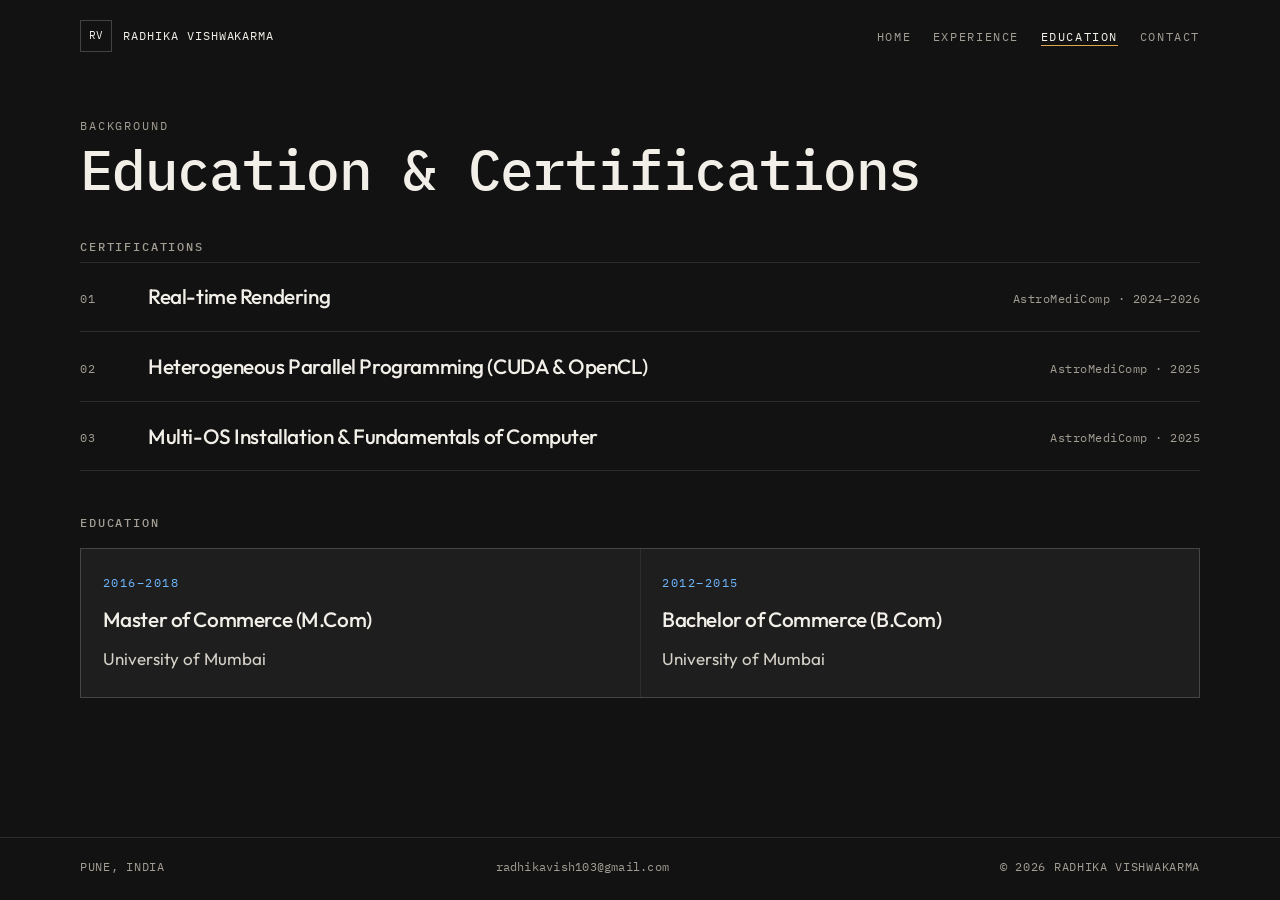
==== education.html @ 2a373d9d "Initial commit for portfolio" ====
<!DOCTYPE html>
<html lang="en" class="no-js">
<head>
  <meta charset="utf-8">
  <meta name="viewport" content="width=device-width, initial-scale=1">
  <title>Education — Radhika Vishwakarma</title>
  <meta name="description" content="Technical certifications and formal education of Radhika Vishwakarma, including real-time rendering and commerce degrees from the University of Mumbai.">
  <meta name="author" content="Radhika Vishwakarma">
  <meta name="theme-color" content="#121212">
  <link rel="icon" href="favicon.svg" type="image/svg+xml">
  <link rel="preconnect" href="https://fonts.googleapis.com">
  <link rel="preconnect" href="https://fonts.gstatic.com" crossorigin>
  <link href="https://fonts.googleapis.com/css2?family=IBM+Plex+Mono:wght@400;500;600&family=Outfit:wght@300;400;500;600&display=swap" rel="stylesheet">
  <link rel="stylesheet" href="css/styles.css">
  <script>document.documentElement.classList.remove("no-js")</script>
</head>
<body data-page="education">
  <a class="skip" href="#content">Skip to content</a>
  <header class="site-header">
    <div class="wrap header-inner">
      <a class="brand" href="index.html">
        <span class="brand-mark" aria-hidden="true">RV</span>
        <span class="brand-name">Radhika Vishwakarma</span>
      </a>
      <button class="nav-toggle" type="button" aria-expanded="false" aria-controls="site-nav" aria-label="Open menu">
        <span aria-hidden="true"></span>
      </button>
      <nav id="site-nav" class="nav-links" aria-label="Primary">
        <a href="index.html">Home</a>
        <a href="experience.html">Experience</a>
        <a href="education.html" aria-current="page">Education</a>
        <a href="contact.html">Contact</a>
      </nav>
    </div>
  </header>

  <main id="content" class="page-main">
    <div class="wrap">
      <header class="page-head">
        <p class="kicker">Background</p>
        <h1>Education &amp; Certifications</h1>
      </header>

      <section class="block" aria-labelledby="cert-heading">
        <h2 class="label" id="cert-heading">Certifications</h2>
        <ol class="certs">
          <li>
            <span class="num">01</span>
            <h3>Real-time Rendering</h3>
            <p class="issuer">AstroMediComp · 2024–2026</p>
          </li>
          <li>
            <span class="num">02</span>
            <h3>Heterogeneous Parallel Programming (CUDA &amp; OpenCL)</h3>
            <p class="issuer">AstroMediComp · 2025</p>
          </li>
          <li>
            <span class="num">03</span>
            <h3>Multi-OS Installation &amp; Fundamentals of Computer</h3>
            <p class="issuer">AstroMediComp · 2025</p>
          </li>
        </ol>
      </section>

      <section class="block" aria-labelledby="edu-heading">
        <h2 class="label" id="edu-heading">Education</h2>
        <div class="edu-grid">
          <article>
            <p class="year"><time datetime="2016/2018">2016–2018</time></p>
            <h3>Master of Commerce (M.Com)</h3>
            <p class="school">University of Mumbai</p>
          </article>
          <article>
            <p class="year"><time datetime="2012/2015">2012–2015</time></p>
            <h3>Bachelor of Commerce (B.Com)</h3>
            <p class="school">University of Mumbai</p>
          </article>
        </div>
      </section>
    </div>
  </main>

  <footer class="site-footer">
    <div class="wrap footer-row">
      <p>Pune, India</p>
      <a href="mailto:radhikavish103@gmail.com">radhikavish103@gmail.com</a>
      <p>© 2026 Radhika Vishwakarma</p>
    </div>
  </footer>
  <script src="js/main.js"></script>
</body>
</html>
---- css/styles.css ----
:root {
  --bg: #121212;
  --raised: #1a1a1a;
  --panel: #1e1e1e;
  --ink: #f2efe8;
  --body: #d5d1c8;
  --muted: #a39e94;
  --line: rgba(242, 239, 232, 0.12);
  --line-strong: rgba(242, 239, 232, 0.22);
  --accent: #6eb6ff;
  --accent-ink: #071018;
  --gold: #e0a84a;
  --sans: "Outfit", "Segoe UI", sans-serif;
  --mono: "IBM Plex Mono", "Cascadia Mono", ui-monospace, monospace;
  --header: 72px;
  --wrap: 1120px;
}

body[data-page="experience"] {
  --bg: #1e1e1e;
  --raised: #2a2a2a;
}

*,
*::before,
*::after {
  box-sizing: border-box;
}

* {
  margin: 0;
}

html {
  color-scheme: dark;
  scroll-behavior: smooth;
  scrollbar-color: #3a3a3a var(--bg);
}

body {
  display: flex;
  flex-direction: column;
  min-height: 100vh;
  min-height: 100dvh;
  background: var(--bg);
  color: var(--ink);
  font-family: var(--sans);
  font-size: 1.0625rem;
  font-weight: 400;
  line-height: 1.65;
  text-rendering: optimizeLegibility;
  -webkit-font-smoothing: antialiased;
  overflow-x: hidden;
}

main {
  flex: 1;
}

address {
  font-style: normal;
}

img,
svg {
  display: block;
  max-width: 100%;
}

ul,
ol {
  padding: 0;
  list-style: none;
}

a {
  color: inherit;
  text-underline-offset: 0.18em;
}

button {
  font: inherit;
  color: inherit;
}

h1,
h2,
.mono {
  font-family: var(--mono);
  font-weight: 500;
  font-variant-ligatures: none;
}

h1 {
  letter-spacing: -0.03em;
  line-height: 0.92;
  text-wrap: balance;
}

h2,
h3 {
  text-wrap: balance;
}

::selection {
  background: rgba(110, 182, 255, 0.32);
  color: #fff;
}

:focus-visible {
  outline: 2px solid var(--gold);
  outline-offset: 3px;
}

::-webkit-scrollbar {
  width: 10px;
  height: 10px;
}

::-webkit-scrollbar-track {
  background: var(--bg);
}

::-webkit-scrollbar-thumb {
  background: #3a3a3a;
}

.skip {
  position: absolute;
  left: 1rem;
  top: -3rem;
  z-index: 80;
  padding: 0.5rem 0.75rem;
  background: var(--accent);
  color: var(--accent-ink);
  font-family: var(--mono);
  font-size: 0.75rem;
  text-decoration: none;
}

.skip:focus {
  top: 0.5rem;
}

.sr-only {
  position: absolute;
  width: 1px;
  height: 1px;
  padding: 0;
  margin: -1px;
  overflow: hidden;
  clip: rect(0, 0, 0, 0);
  white-space: nowrap;
  border: 0;
}

.wrap {
  width: min(var(--wrap), calc(100% - 2.5rem));
  margin-inline: auto;
}

.site-header {
  position: fixed;
  inset: 0 0 auto 0;
  z-index: 40;
  height: var(--header);
  border-bottom: 1px solid transparent;
  transition: background 0.2s ease, border-color 0.2s ease;
}

.site-header.is-scrolled,
.site-header:has(.nav-links.is-open) {
  background: color-mix(in srgb, var(--bg) 90%, transparent);
  border-bottom-color: var(--line);
  backdrop-filter: blur(16px);
  -webkit-backdrop-filter: blur(16px);
}

.header-inner {
  height: var(--header);
  display: flex;
  align-items: center;
  justify-content: space-between;
  gap: 1rem;
}

.brand {
  display: inline-flex;
  align-items: center;
  gap: 0.7rem;
  min-height: 44px;
  color: var(--ink);
  text-decoration: none;
}

.brand-mark {
  width: 32px;
  height: 32px;
  display: grid;
  place-items: center;
  border: 1px solid var(--line-strong);
  font-family: var(--mono);
  font-size: 0.68rem;
  letter-spacing: 0.04em;
}

.brand-name {
  font-family: var(--mono);
  font-size: 0.74rem;
  letter-spacing: 0.08em;
  text-transform: uppercase;
}

.nav-links {
  display: flex;
  align-items: center;
  gap: 1.35rem;
}

.nav-links a {
  color: var(--muted);
  font-family: var(--mono);
  font-size: 0.72rem;
  font-variant-ligatures: none;
  letter-spacing: 0.14em;
  text-transform: uppercase;
  text-decoration: none;
}

.nav-links a:hover,
.nav-links a[aria-current="page"] {
  color: var(--ink);
}

.nav-links a[aria-current="page"] {
  box-shadow: inset 0 -1px 0 var(--gold);
}

.nav-toggle {
  display: none;
  position: relative;
  width: 44px;
  height: 44px;
  padding: 0;
  border: 1px solid var(--line-strong);
  background: transparent;
  cursor: pointer;
}

.nav-toggle span,
.nav-toggle span::before,
.nav-toggle span::after {
  position: absolute;
  left: 12px;
  width: 18px;
  height: 1px;
  background: var(--ink);
}

.nav-toggle span {
  top: 21px;
}

.nav-toggle span::before,
.nav-toggle span::after {
  content: "";
  left: 0;
  transition: transform 0.2s ease, top 0.2s ease;
}

.nav-toggle span::before {
  top: -6px;
}

.nav-toggle span::after {
  top: 6px;
}

.nav-toggle[aria-expanded="true"] span {
  background: transparent;
}

.nav-toggle[aria-expanded="true"] span::before {
  top: 0;
  transform: rotate(45deg);
}

.nav-toggle[aria-expanded="true"] span::after {
  top: 0;
  transform: rotate(-45deg);
}

.kicker,
.meta-label,
.hero-meta,
.dates,
.status,
.year,
.num,
.spine {
  font-family: var(--mono);
  font-variant-ligatures: none;
}

.kicker {
  display: flex;
  align-items: center;
  gap: 0.55rem;
  color: var(--muted);
  font-size: 0.72rem;
  letter-spacing: 0.16em;
  text-transform: uppercase;
}

.pip {
  width: 6px;
  height: 6px;
  background: var(--gold);
  flex: none;
}

.hero {
  position: relative;
  display: flex;
  align-items: flex-end;
  min-height: 100vh;
  min-height: 100dvh;
  padding: 6.5rem 0 3.75rem;
  overflow: hidden;
}

.hero-gridlines {
  position: absolute;
  inset: 0;
  background-image:
    linear-gradient(rgba(242, 239, 232, 0.04) 1px, transparent 1px),
    linear-gradient(90deg, rgba(242, 239, 232, 0.04) 1px, transparent 1px);
  background-size: 56px 56px;
  mask-image: linear-gradient(to bottom, #000 45%, transparent 88%);
  pointer-events: none;
}

.hero::before {
  content: "";
  position: absolute;
  inset: 0;
  background:
    radial-gradient(ellipse at 78% 28%, rgba(110, 182, 255, 0.1), transparent 46%),
    radial-gradient(ellipse at 18% 88%, rgba(224, 168, 74, 0.05), transparent 36%);
  pointer-events: none;
}

.hero::after {
  content: "";
  position: absolute;
  z-index: 2;
  top: 0;
  right: 0;
  left: 0;
  height: 140px;
  background: linear-gradient(to bottom, var(--bg), transparent);
  pointer-events: none;
}

#mesh {
  position: absolute;
  inset: 0;
  z-index: 1;
  width: 100%;
  height: 100%;
  pointer-events: none;
  mask-image: linear-gradient(90deg, transparent 0%, #000 36%, #000 100%);
}

.spine {
  position: absolute;
  z-index: 3;
  left: max(1rem, calc((100% - var(--wrap)) / 2 - 2.25rem));
  top: 50%;
  color: var(--muted);
  font-size: 0.68rem;
  letter-spacing: 0.2em;
  text-transform: uppercase;
  writing-mode: vertical-rl;
  transform: translateY(-50%) rotate(180deg);
}

.hero > .wrap {
  position: relative;
  z-index: 3;
}

.hero h1 {
  margin-top: 0.7rem;
  font-size: clamp(2.5rem, 6.5vw, 5.7rem);
}

.hero h1 span {
  display: block;
}

.rule {
  width: 3.25rem;
  height: 2px;
  margin: 1.2rem 0 1.15rem;
  background: var(--gold);
}

.lede {
  max-width: 18em;
  color: var(--ink);
  font-size: clamp(1.15rem, 2vw, 1.45rem);
  font-weight: 300;
  line-height: 1.35;
}

.bridge {
  margin-top: 0.4rem;
  color: var(--gold);
  font-family: var(--mono);
  font-size: 0.95rem;
  font-variant-ligatures: none;
}

.hero-meta {
  margin-top: 1.15rem;
  color: var(--muted);
  font-size: 0.72rem;
  letter-spacing: 0.12em;
  text-transform: uppercase;
}

.btn {
  display: inline-flex;
  align-items: center;
  justify-content: center;
  gap: 0.55rem;
  min-height: 44px;
  padding: 0.65rem 0.95rem;
  border: 1px solid var(--line-strong);
  background: transparent;
  color: var(--ink);
  font-family: var(--mono);
  font-size: 0.72rem;
  font-variant-ligatures: none;
  letter-spacing: 0.12em;
  text-transform: uppercase;
  text-decoration: none;
  transition: background 0.2s ease, border-color 0.2s ease, color 0.2s ease;
}

.btn:hover {
  border-color: var(--accent);
  color: var(--accent);
}

.btn-fill {
  margin-top: 1.6rem;
  border-color: var(--accent);
  background: var(--accent);
  color: var(--accent-ink);
  font-weight: 500;
}

.btn-fill:hover {
  border-color: #9dceff;
  background: #9dceff;
  color: var(--accent-ink);
}

.intro {
  padding: 4.25rem 0 3.5rem;
  border-top: 1px solid var(--line);
}

.intro-grid {
  display: grid;
  grid-template-columns: 160px 1fr;
  gap: 1.5rem 2rem;
  align-items: start;
}

.intro h2 {
  max-width: 16em;
  font-size: clamp(1.7rem, 3vw, 2.45rem);
  letter-spacing: -0.03em;
  line-height: 1.12;
}

.prose {
  max-width: 64ch;
  margin-top: 1.15rem;
  color: var(--body);
}

.page-head .prose {
  max-width: 68ch;
}

.label {
  color: var(--muted);
  font-family: var(--mono);
  font-size: 0.72rem;
  font-weight: 500;
  letter-spacing: 0.16em;
  text-transform: uppercase;
}

.expertise {
  padding-bottom: 5rem;
}

.expertise .label {
  margin-bottom: 1rem;
}

.spec {
  display: grid;
  grid-template-columns: repeat(3, 1fr);
  gap: 1px;
  border: 1px solid var(--line);
  background: var(--line);
}

.spec article {
  position: relative;
  padding: 1.35rem 1.25rem 1.5rem;
  background: var(--panel);
  transition: background 0.2s ease;
}

.spec article:hover {
  background: #242428;
  box-shadow: inset 0 2px 0 var(--accent);
}

.spec .num {
  position: absolute;
  top: 1.15rem;
  right: 1.1rem;
  color: var(--muted);
  font-size: 0.72rem;
  letter-spacing: 0.08em;
}

.spec svg {
  color: var(--accent);
}

.spec h3 {
  margin-top: 0.9rem;
  font-family: var(--mono);
  font-size: 1rem;
  font-weight: 500;
  letter-spacing: -0.02em;
  line-height: 1.35;
}

.skill-list {
  display: flex;
  flex-wrap: wrap;
  gap: 0.4rem;
  margin-top: 1rem;
}

.skill-list li {
  border: 1px solid var(--line);
  color: var(--body);
  font-family: var(--mono);
  font-size: 0.75rem;
  font-variant-ligatures: none;
  letter-spacing: 0.01em;
  padding: 0.32rem 0.48rem;
}

.next {
  margin-top: 1.35rem;
}

.next a {
  color: var(--accent);
  font-family: var(--mono);
  font-size: 0.75rem;
  letter-spacing: 0.08em;
  text-transform: uppercase;
  text-decoration: none;
}

.next a:hover {
  color: #9dceff;
}

.page-main {
  padding-top: var(--header);
  padding-bottom: 4.5rem;
}

.page-head {
  padding-top: 2.75rem;
}

.page-head h1 {
  margin-top: 0.55rem;
  font-size: clamp(2.15rem, 5vw, 3.5rem);
}

.roles {
  margin-top: 1.75rem;
}

.role {
  display: grid;
  grid-template-columns: minmax(150px, 210px) minmax(0, 1fr);
  gap: 1rem 2.5rem;
  padding: 2rem 0;
  border-top: 1px solid var(--line);
}

.role-current {
  margin-top: 0.4rem;
  padding: 1.5rem 1.4rem 1.55rem 1.35rem;
  border: 1px solid var(--line);
  border-left: 2px solid var(--gold);
  background: var(--raised);
}

.dates {
  color: var(--muted);
  font-size: 0.75rem;
  letter-spacing: 0.06em;
  text-transform: uppercase;
}

.status {
  display: flex;
  align-items: center;
  gap: 0.45rem;
  margin-top: 0.6rem;
  color: var(--gold);
  font-size: 0.68rem;
  letter-spacing: 0.14em;
  text-transform: uppercase;
}

.role h2 {
  font-size: clamp(1.15rem, 2vw, 1.45rem);
  letter-spacing: -0.03em;
  line-height: 1.25;
}

.company {
  margin-top: 0.28rem;
  color: var(--body);
}

.points {
  margin-top: 1rem;
}

.points li {
  position: relative;
  margin-top: 0.55rem;
  padding-left: 0.95rem;
  color: var(--body);
  line-height: 1.6;
}

.points li::before {
  content: "";
  position: absolute;
  left: 0;
  top: 0.72em;
  width: 6px;
  height: 1px;
  background: var(--accent);
}

.role .prose {
  margin-top: 0.9rem;
}

.stack {
  margin-top: 1.3rem;
}

.meta-label {
  margin-bottom: 0.5rem;
  color: var(--muted);
  font-size: 0.68rem;
  letter-spacing: 0.14em;
  text-transform: uppercase;
}

.stack .skill-list {
  margin-top: 0;
}

.block {
  margin-top: 2.6rem;
}

.certs {
  margin-top: 0.35rem;
}

.certs li {
  display: grid;
  grid-template-columns: 3rem minmax(0, 1fr) auto;
  gap: 0.35rem 1.25rem;
  align-items: start;
  padding: 1.3rem 0;
  border-top: 1px solid var(--line);
}

.certs li:last-child {
  border-bottom: 1px solid var(--line);
}

.certs .num {
  padding-top: 0.35rem;
  color: var(--muted);
  font-size: 0.75rem;
  letter-spacing: 0.08em;
}

.issuer {
  padding-top: 0.35rem;
  color: var(--muted);
  font-family: var(--mono);
  font-size: 0.75rem;
  font-variant-ligatures: none;
  letter-spacing: 0.04em;
  white-space: nowrap;
}

.certs h3,
.edu-grid h3 {
  font-family: var(--sans);
  font-size: 1.3rem;
  font-weight: 500;
  letter-spacing: -0.02em;
  line-height: 1.3;
}

.edu-grid {
  display: grid;
  grid-template-columns: 1fr 1fr;
  gap: 1px;
  margin-top: 1rem;
  border: 1px solid var(--line);
  background: var(--line);
}

.edu-grid article {
  padding: 1.45rem 1.35rem 1.55rem;
  background: var(--panel);
}

.year {
  margin-bottom: 0.8rem;
  color: var(--accent);
  font-size: 0.78rem;
  letter-spacing: 0.12em;
}

.school {
  margin-top: 0.75rem;
  color: var(--body);
}

.contact-wrap {
  max-width: 760px;
}

.contact-sub {
  max-width: 22em;
  margin-top: 1rem;
  color: var(--body);
  font-size: 1.125rem;
  line-height: 1.5;
}

.contact-block {
  margin-top: 2rem;
}

.email-link {
  color: var(--ink);
  font-family: var(--mono);
  font-size: clamp(1rem, 2.4vw, 1.65rem);
  font-variant-ligatures: none;
  line-height: 1.35;
  text-decoration: none;
  box-shadow: inset 0 -1px 0 var(--gold);
}

.email-link:hover {
  color: var(--accent);
  box-shadow: inset 0 -1px 0 var(--accent);
}

.btn-row {
  display: flex;
  flex-wrap: wrap;
  gap: 0.6rem;
}

.site-footer {
  padding: 1.2rem 0 1.5rem;
  border-top: 1px solid var(--line);
}

.footer-row {
  display: flex;
  flex-wrap: wrap;
  align-items: center;
  justify-content: space-between;
  gap: 0.6rem 1.5rem;
  color: var(--muted);
  font-family: var(--mono);
  font-size: 0.72rem;
  letter-spacing: 0.06em;
  text-transform: uppercase;
}

.footer-row a {
  color: var(--muted);
  letter-spacing: 0.02em;
  text-transform: none;
  text-decoration: none;
}

.footer-row a:hover {
  color: var(--accent);
}

@media (max-width: 1100px) {
  .spine {
    display: none;
  }
}

@media (max-width: 900px) {
  #mesh {
    opacity: 0.42;
    mask-image: radial-gradient(circle at 68% 34%, #000 0%, transparent 70%);
  }
}

@media (max-width: 760px) {
  .wrap {
    width: min(var(--wrap), calc(100% - 2rem));
  }

  .nav-toggle {
    display: inline-flex;
  }

  .nav-links {
    display: none;
    position: absolute;
    top: 100%;
    right: 0;
    left: 0;
    flex-direction: column;
    align-items: stretch;
    gap: 0;
    padding: 0.2rem 1rem 0.85rem;
    border-bottom: 1px solid var(--line);
    background: color-mix(in srgb, var(--bg) 96%, transparent);
  }

  .nav-links.is-open {
    display: flex;
  }

  .nav-links a {
    padding: 0.85rem 0;
    border-top: 1px solid var(--line);
  }

  .no-js .nav-toggle {
    display: none;
  }

  .no-js .nav-links {
    display: flex;
    position: static;
    flex-direction: row;
    flex-wrap: wrap;
    gap: 0.65rem 1rem;
    padding: 0;
    border: 0;
    background: transparent;
  }

  .no-js .nav-links a {
    padding: 0;
    border: 0;
  }

  .hero {
    min-height: 100vh;
    min-height: 100dvh;
    padding-bottom: 3rem;
  }

  .intro-grid,
  .role,
  .role-current,
  .edu-grid,
  .spec {
    grid-template-columns: 1fr;
  }

  .certs li {
    grid-template-columns: 2.4rem minmax(0, 1fr);
  }

  .issuer {
    grid-column: 2;
    white-space: normal;
  }

  .footer-row {
    flex-direction: column;
    align-items: flex-start;
  }
}

@media (prefers-reduced-motion: reduce) {
  html {
    scroll-behavior: auto;
  }

  *,
  *::before,
  *::after {
    transition-duration: 0.01ms !important;
    animation-duration: 0.01ms !important;
  }
}
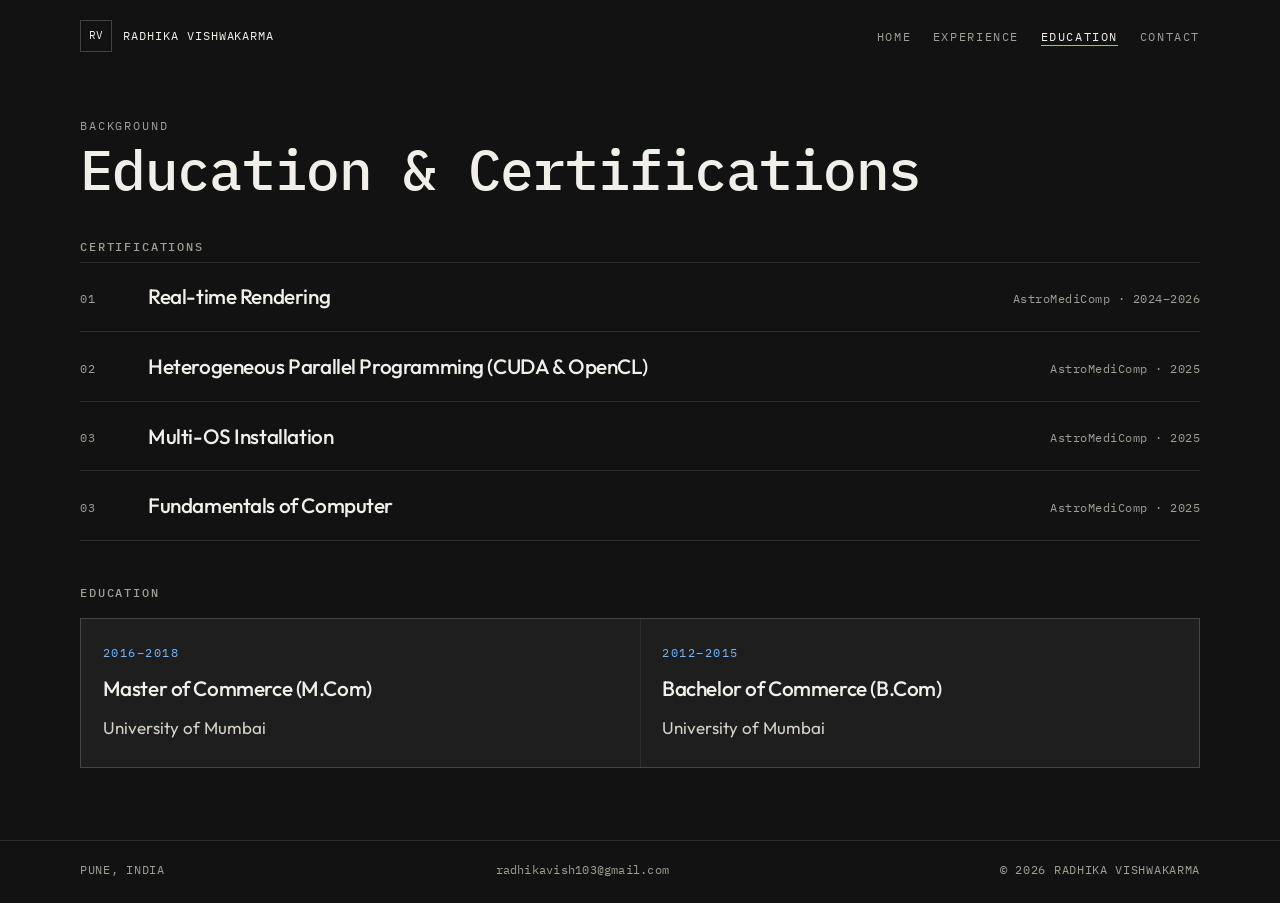
==== commit ad33b307: "Updated certifications" ====
--- a/education.html
+++ b/education.html
@@ -56,7 +56,12 @@
           </li>
           <li>
             <span class="num">03</span>
-            <h3>Multi-OS Installation &amp; Fundamentals of Computer</h3>
+            <h3>Multi-OS Installation</h3>
+            <p class="issuer">AstroMediComp · 2025</p>
+          </li>
+          <li>
+            <span class="num">03</span>
+            <h3>Fundamentals of Computer</h3>
             <p class="issuer">AstroMediComp · 2025</p>
           </li>
         </ol>
